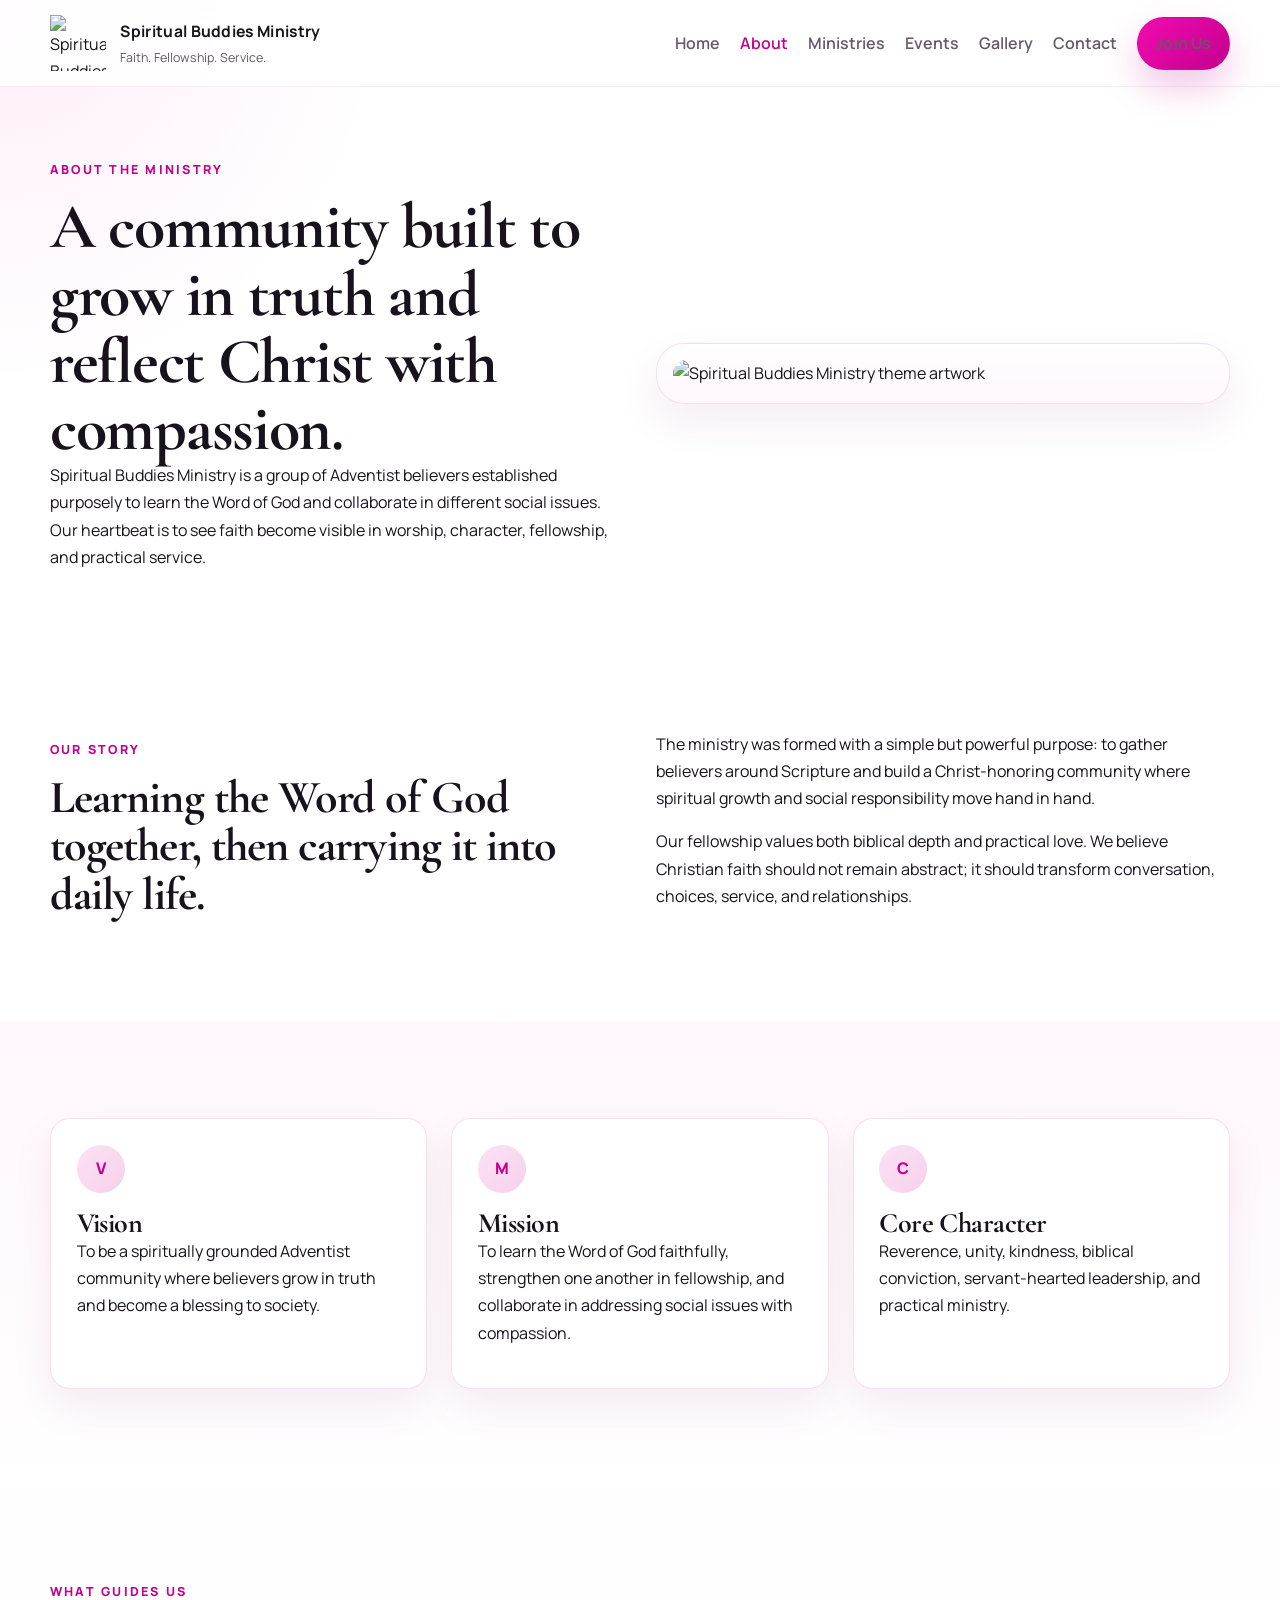
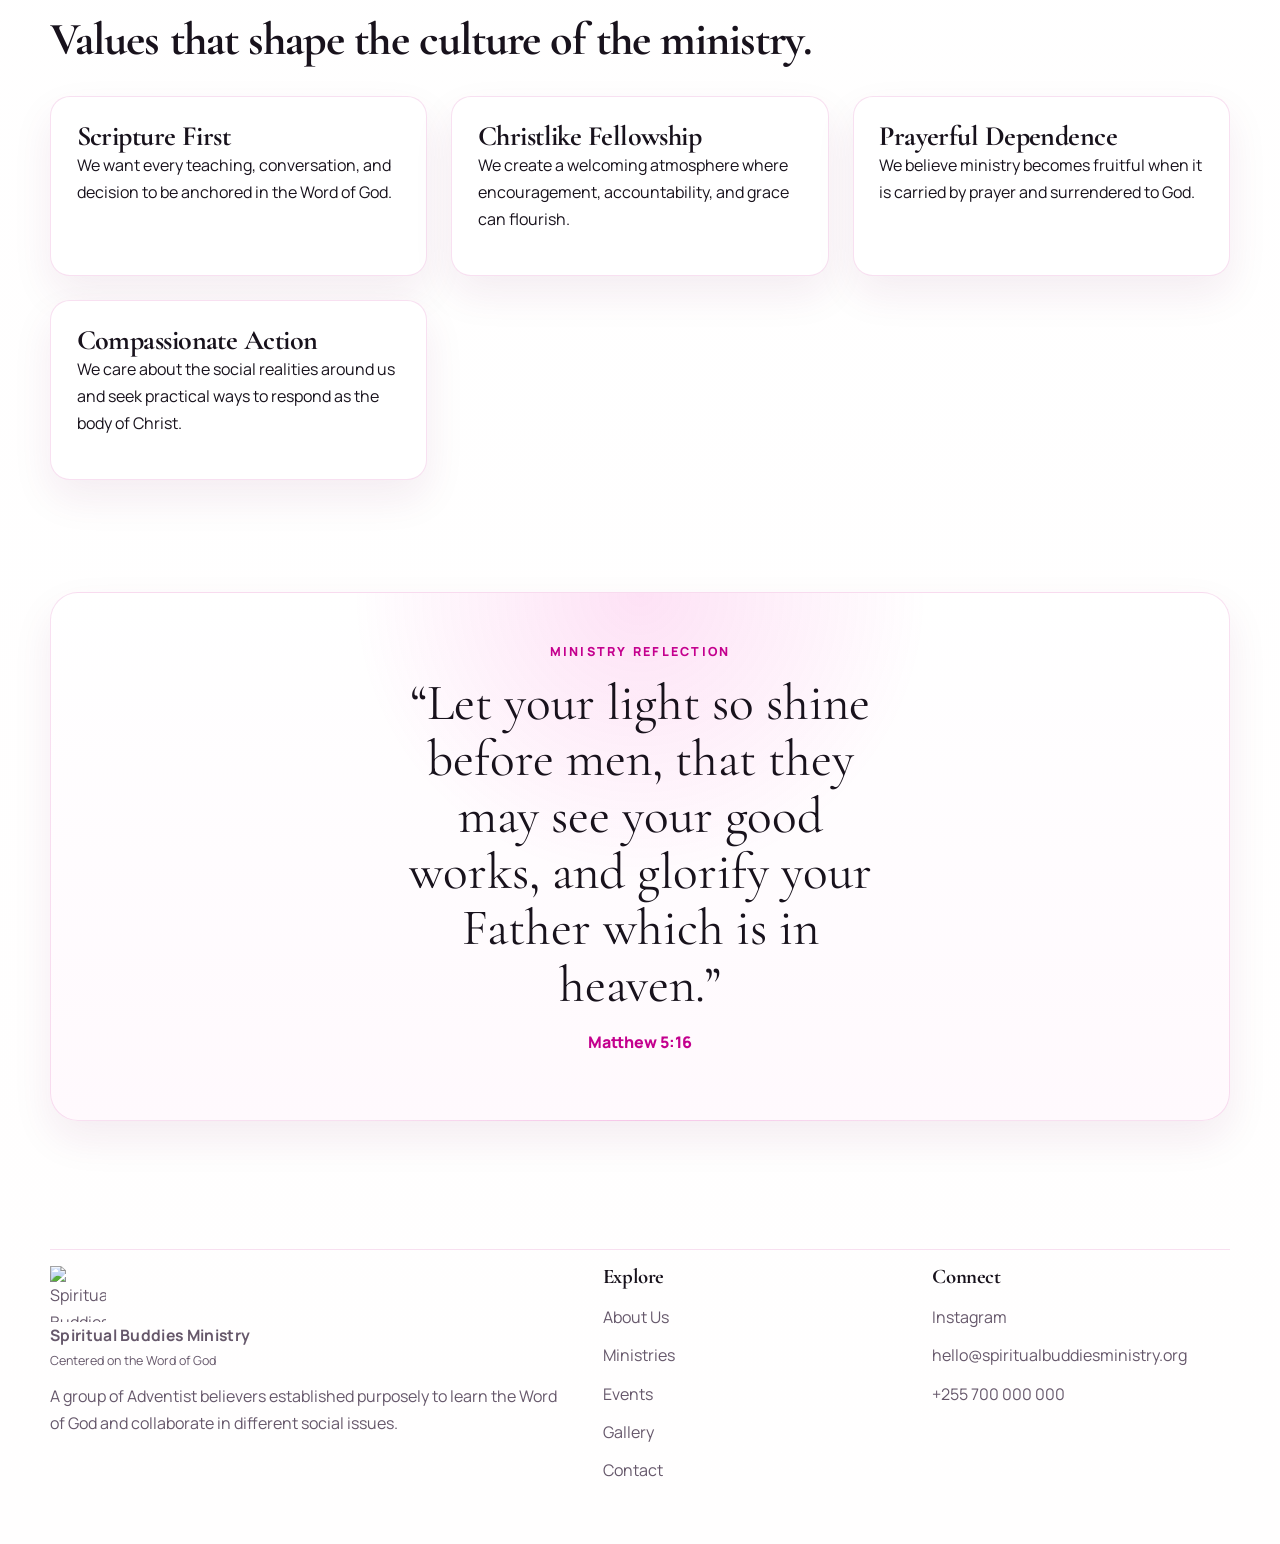
==== about.html @ 9ee42981 "uploading website files" ====
<!DOCTYPE html>
<html lang="en">
<head>
  <meta charset="UTF-8">
  <meta name="viewport" content="width=device-width, initial-scale=1.0">
  <meta name="description" content="Learn about Spiritual Buddies Ministry, its mission, values, and commitment to Scripture, fellowship, and service.">
  <title>About Us | Spiritual Buddies Ministry</title>
  <link rel="preconnect" href="https://fonts.googleapis.com">
  <link rel="preconnect" href="https://fonts.gstatic.com" crossorigin>
  <link href="https://fonts.googleapis.com/css2?family=Cormorant+Garamond:wght@500;600;700&family=Manrope:wght@400;500;600;700;800&display=swap" rel="stylesheet">
  <link rel="icon" type="image/svg+xml" href="assets/sbm-logo.svg">
  <link rel="stylesheet" href="styles.css">
</head>
<body>
  <div class="site-shell">
    <header class="site-header">
      <div class="container nav-row">
        <a class="brand" href="index.html" aria-label="Spiritual Buddies Ministry home">
          <img src="assets/sbm-logo.svg" alt="Spiritual Buddies Ministry logo">
          <span>
            <strong>Spiritual Buddies Ministry</strong>
            <small>Faith. Fellowship. Service.</small>
          </span>
        </a>

        <button class="nav-toggle" type="button" aria-expanded="false" aria-controls="site-nav">
          <span></span>
          <span></span>
          <span></span>
        </button>

        <nav class="site-nav" id="site-nav" aria-label="Main navigation">
          <a href="index.html">Home</a>
          <a class="active" href="about.html">About</a>
          <a href="ministries.html">Ministries</a>
          <a href="events.html">Events</a>
          <a href="gallery.html">Gallery</a>
          <a href="contact.html">Contact</a>
          <a class="button button-small" href="contact.html">Join Us</a>
        </nav>
      </div>
    </header>

    <main>
      <section class="page-hero">
        <div class="container page-hero-grid">
          <div>
            <p class="eyebrow">About The Ministry</p>
            <h1>A community built to grow in truth and reflect Christ with compassion.</h1>
            <p>Spiritual Buddies Ministry is a group of Adventist believers established purposely to learn the Word of God and collaborate in different social issues. Our heartbeat is to see faith become visible in worship, character, fellowship, and practical service.</p>
          </div>
          <div class="page-hero-card">
            <img src="assets/gallery-4.svg" alt="Spiritual Buddies Ministry theme artwork">
          </div>
        </div>
      </section>

      <section class="section">
        <div class="container split-grid">
          <div>
            <p class="section-tag">Our Story</p>
            <h2>Learning the Word of God together, then carrying it into daily life.</h2>
          </div>
          <div>
            <p>The ministry was formed with a simple but powerful purpose: to gather believers around Scripture and build a Christ-honoring community where spiritual growth and social responsibility move hand in hand.</p>
            <p>Our fellowship values both biblical depth and practical love. We believe Christian faith should not remain abstract; it should transform conversation, choices, service, and relationships.</p>
          </div>
        </div>
      </section>

      <section class="section section-tint">
        <div class="container card-grid">
          <article class="feature-card">
            <span class="card-icon">V</span>
            <h3>Vision</h3>
            <p>To be a spiritually grounded Adventist community where believers grow in truth and become a blessing to society.</p>
          </article>
          <article class="feature-card">
            <span class="card-icon">M</span>
            <h3>Mission</h3>
            <p>To learn the Word of God faithfully, strengthen one another in fellowship, and collaborate in addressing social issues with compassion.</p>
          </article>
          <article class="feature-card">
            <span class="card-icon">C</span>
            <h3>Core Character</h3>
            <p>Reverence, unity, kindness, biblical conviction, servant-hearted leadership, and practical ministry.</p>
          </article>
        </div>
      </section>

      <section class="section">
        <div class="container">
          <div class="section-heading">
            <div>
              <p class="section-tag">What Guides Us</p>
              <h2>Values that shape the culture of the ministry.</h2>
            </div>
          </div>

          <div class="value-grid">
            <article class="value-card">
              <h3>Scripture First</h3>
              <p>We want every teaching, conversation, and decision to be anchored in the Word of God.</p>
            </article>
            <article class="value-card">
              <h3>Christlike Fellowship</h3>
              <p>We create a welcoming atmosphere where encouragement, accountability, and grace can flourish.</p>
            </article>
            <article class="value-card">
              <h3>Prayerful Dependence</h3>
              <p>We believe ministry becomes fruitful when it is carried by prayer and surrendered to God.</p>
            </article>
            <article class="value-card">
              <h3>Compassionate Action</h3>
              <p>We care about the social realities around us and seek practical ways to respond as the body of Christ.</p>
            </article>
          </div>
        </div>
      </section>

      <section class="section scripture-section">
        <div class="container scripture-card">
          <p class="section-tag">Ministry Reflection</p>
          <blockquote>
            “Let your light so shine before men, that they may see your good works, and glorify your Father which is in heaven.”
          </blockquote>
          <p class="scripture-ref">Matthew 5:16</p>
        </div>
      </section>
    </main>

    <footer class="site-footer">
      <div class="container footer-grid">
        <div>
          <a class="brand footer-brand" href="index.html">
            <img src="assets/sbm-logo.svg" alt="Spiritual Buddies Ministry logo">
            <span>
              <strong>Spiritual Buddies Ministry</strong>
              <small>Centered on the Word of God</small>
            </span>
          </a>
          <p class="footer-copy">A group of Adventist believers established purposely to learn the Word of God and collaborate in different social issues.</p>
        </div>
        <div>
          <h3>Explore</h3>
          <a href="about.html">About Us</a>
          <a href="ministries.html">Ministries</a>
          <a href="events.html">Events</a>
          <a href="gallery.html">Gallery</a>
          <a href="contact.html">Contact</a>
        </div>
        <div>
          <h3>Connect</h3>
          <a href="https://www.instagram.com/spiritualbuddiesministry/" target="_blank" rel="noreferrer">Instagram</a>
          <a href="mailto:hello@spiritualbuddiesministry.org">hello@spiritualbuddiesministry.org</a>
          <a href="tel:+255700000000">+255 700 000 000</a>
        </div>
      </div>
    </footer>
  </div>

  <script src="script.js"></script>
</body>
</html>
---- styles.css ----
:root {
  --bg: #ffffff;
  --bg-soft: #fff4fb;
  --surface: #ffffff;
  --surface-strong: #fff0fa;
  --surface-border: rgba(196, 0, 142, 0.12);
  --text: #18121c;
  --muted: #66586b;
  --brand: #f20baf;
  --brand-deep: #c4008e;
  --brand-ink: #5b0f49;
  --shadow: 0 24px 60px rgba(101, 20, 80, 0.11);
  --shadow-soft: 0 18px 40px rgba(121, 22, 95, 0.08);
  --radius-lg: 28px;
  --radius-md: 20px;
  --radius-sm: 14px;
  --container: 1180px;
  --transition: 260ms ease;
}

* {
  box-sizing: border-box;
}

html {
  scroll-behavior: smooth;
}

body {
  margin: 0;
  font-family: "Manrope", sans-serif;
  color: var(--text);
  background:
    radial-gradient(circle at top left, rgba(242, 11, 175, 0.07), transparent 24rem),
    linear-gradient(180deg, #ffffff 0%, #fffefe 100%);
  line-height: 1.7;
}

img {
  display: block;
  max-width: 100%;
}

a {
  color: inherit;
  text-decoration: none;
}

button,
input,
textarea {
  font: inherit;
}

.site-shell {
  min-height: 100vh;
}

.container {
  width: min(calc(100% - 2rem), var(--container));
  margin: 0 auto;
}

.site-header {
  position: sticky;
  top: 0;
  z-index: 20;
  backdrop-filter: blur(18px);
  background: rgba(255, 255, 255, 0.88);
  border-bottom: 1px solid rgba(196, 0, 142, 0.08);
}

.nav-row {
  display: flex;
  align-items: center;
  justify-content: space-between;
  gap: 1rem;
  padding: 0.95rem 0;
}

.brand {
  display: inline-flex;
  align-items: center;
  gap: 0.9rem;
  min-width: 0;
}

.brand img {
  width: 56px;
  height: 56px;
  flex: 0 0 auto;
}

.brand span {
  display: grid;
  gap: 0.1rem;
}

.brand strong {
  font-size: 0.98rem;
  letter-spacing: 0.02em;
}

.brand small {
  color: var(--muted);
  font-size: 0.78rem;
}

.site-nav {
  display: flex;
  align-items: center;
  gap: 1.25rem;
}

.site-nav a {
  color: var(--muted);
  font-weight: 600;
  transition: color var(--transition);
}

.site-nav a:hover,
.site-nav a.active {
  color: var(--brand-deep);
}

.nav-toggle {
  display: none;
  background: transparent;
  border: 0;
  padding: 0.4rem;
  cursor: pointer;
}

.nav-toggle span {
  display: block;
  width: 28px;
  height: 2px;
  border-radius: 999px;
  background: var(--text);
}

.nav-toggle span + span {
  margin-top: 6px;
}

.button {
  display: inline-flex;
  align-items: center;
  justify-content: center;
  gap: 0.5rem;
  border: 1px solid transparent;
  border-radius: 999px;
  padding: 0.95rem 1.45rem;
  background: linear-gradient(135deg, var(--brand) 0%, var(--brand-deep) 100%);
  color: #fff;
  font-weight: 800;
  letter-spacing: 0.01em;
  box-shadow: 0 18px 36px rgba(196, 0, 142, 0.22);
  transition: transform var(--transition), box-shadow var(--transition), border-color var(--transition), color var(--transition);
}

.button:hover {
  transform: translateY(-2px);
  box-shadow: 0 22px 40px rgba(196, 0, 142, 0.25);
}

.button-small {
  padding: 0.75rem 1.1rem;
}

.button-ghost {
  background: rgba(255, 255, 255, 0.08);
  color: #fff;
  border-color: rgba(255, 255, 255, 0.24);
  box-shadow: none;
}

.page-hero .button-ghost,
.cta-section .button-ghost {
  background: transparent;
  color: var(--brand-deep);
  border-color: rgba(196, 0, 142, 0.25);
}

.hero {
  position: relative;
  min-height: 620px;
  height: 78vh;
  max-height: 840px;
  overflow: clip;
  background: #120511;
}

.hero-slide {
  position: absolute;
  inset: 0;
  opacity: 0;
  visibility: hidden;
  transition: opacity 900ms ease, visibility 900ms ease;
}

.hero-slide.is-active {
  opacity: 1;
  visibility: visible;
}

.hero-slide img {
  position: absolute;
  inset: 0;
  width: 100%;
  height: 100%;
  object-fit: cover;
}

.hero-overlay {
  position: absolute;
  inset: 0;
  background:
    linear-gradient(90deg, rgba(8, 2, 8, 0.78) 0%, rgba(28, 4, 22, 0.58) 40%, rgba(26, 3, 19, 0.3) 100%),
    linear-gradient(180deg, rgba(14, 1, 10, 0.1) 0%, rgba(14, 1, 10, 0.5) 100%);
}

.hero-content {
  position: relative;
  z-index: 1;
  display: grid;
  align-content: center;
  height: 100%;
  padding: 6rem 0 7rem;
  color: #fff;
  max-width: 760px;
}

.eyebrow,
.section-tag {
  margin: 0 0 0.8rem;
  text-transform: uppercase;
  letter-spacing: 0.18em;
  font-size: 0.78rem;
  font-weight: 800;
  color: var(--brand-deep);
}

.hero .eyebrow {
  color: rgba(255, 255, 255, 0.82);
}

h1,
h2,
h3 {
  margin: 0;
  font-family: "Cormorant Garamond", serif;
  line-height: 1.05;
  letter-spacing: -0.02em;
}

h1 {
  font-size: clamp(3rem, 5vw, 5.4rem);
}

h2 {
  font-size: clamp(2.2rem, 3.6vw, 3.4rem);
}

h3 {
  font-size: 1.75rem;
}

.hero-copy {
  max-width: 56ch;
  margin: 1.35rem 0 0;
  color: rgba(255, 255, 255, 0.9);
  font-size: 1.08rem;
}

.hero-actions,
.cta-actions {
  display: flex;
  flex-wrap: wrap;
  gap: 1rem;
  margin-top: 2rem;
}

.hero-controls {
  position: absolute;
  left: 50%;
  bottom: 2.2rem;
  transform: translateX(-50%);
  z-index: 2;
}

.hero-dots {
  display: inline-flex;
  align-items: center;
  gap: 0.75rem;
  padding: 0.7rem 1rem;
  border-radius: 999px;
  background: rgba(255, 255, 255, 0.12);
  border: 1px solid rgba(255, 255, 255, 0.14);
  backdrop-filter: blur(14px);
}

.hero-dot {
  width: 12px;
  height: 12px;
  padding: 0;
  border-radius: 50%;
  border: 0;
  background: rgba(255, 255, 255, 0.35);
  cursor: pointer;
  transition: transform var(--transition), background var(--transition);
}

.hero-dot.is-active {
  transform: scale(1.15);
  background: #fff;
}

.section {
  padding: 6rem 0;
}

.section-tint {
  background: linear-gradient(180deg, rgba(255, 244, 251, 0.75) 0%, rgba(255, 255, 255, 1) 100%);
}

.split-grid,
.page-hero-grid,
.contact-grid {
  display: grid;
  grid-template-columns: repeat(2, minmax(0, 1fr));
  gap: 2rem;
  align-items: center;
}

.page-hero {
  padding: 4.5rem 0 3rem;
}

.page-hero-card,
.scripture-card,
.cta-card,
.feature-card,
.ministry-card,
.event-card,
.preview-card,
.value-card,
.schedule-card,
.gallery-card,
.contact-card,
.form-panel,
.contact-panel {
  background: var(--surface);
  border: 1px solid var(--surface-border);
  box-shadow: var(--shadow-soft);
}

.page-hero-card,
.cta-card,
.scripture-card,
.form-panel,
.contact-panel {
  border-radius: var(--radius-lg);
}

.page-hero-card {
  padding: 1rem;
  background: linear-gradient(180deg, #fff 0%, #fff7fc 100%);
}

.page-hero-card img {
  width: 100%;
  border-radius: calc(var(--radius-lg) - 8px);
}

.card-grid,
.event-grid,
.preview-grid,
.value-grid {
  display: grid;
  grid-template-columns: repeat(3, minmax(0, 1fr));
  gap: 1.5rem;
}

.feature-card,
.event-card,
.preview-card,
.value-card,
.schedule-card,
.gallery-card,
.contact-card,
.ministry-card {
  border-radius: var(--radius-md);
  padding: 1.6rem;
}

.card-icon {
  display: inline-flex;
  align-items: center;
  justify-content: center;
  width: 3rem;
  height: 3rem;
  margin-bottom: 1rem;
  border-radius: 50%;
  background: linear-gradient(135deg, rgba(242, 11, 175, 0.12), rgba(196, 0, 142, 0.18));
  color: var(--brand-deep);
  font-weight: 800;
}

.section-heading {
  display: flex;
  align-items: end;
  justify-content: space-between;
  gap: 1rem;
  margin-bottom: 2rem;
}

.text-link {
  color: var(--brand-deep);
  font-weight: 800;
}

.scripture-section {
  padding-top: 1rem;
}

.scripture-card {
  padding: 3rem;
  text-align: center;
  background:
    radial-gradient(circle at top, rgba(242, 11, 175, 0.12), transparent 18rem),
    linear-gradient(180deg, #ffffff 0%, #fff9fd 100%);
}

.scripture-card blockquote {
  max-width: 20ch;
  margin: 0 auto;
  font-family: "Cormorant Garamond", serif;
  font-size: clamp(2rem, 4vw, 3.4rem);
  line-height: 1.1;
}

.scripture-ref {
  margin-top: 1rem;
  font-weight: 800;
  color: var(--brand-deep);
}

.ministry-grid {
  display: grid;
  grid-template-columns: repeat(2, minmax(0, 1fr));
  gap: 1.5rem;
}

.ministry-grid-large {
  grid-template-columns: repeat(3, minmax(0, 1fr));
}

.ministry-card {
  background:
    linear-gradient(180deg, rgba(255, 255, 255, 1), rgba(255, 246, 252, 1));
}

.ministry-card.detailed {
  min-height: 210px;
}

.event-card {
  min-height: 220px;
}

.event-card.featured {
  background:
    linear-gradient(145deg, rgba(242, 11, 175, 0.08), rgba(196, 0, 142, 0.12)),
    #ffffff;
}

.event-date {
  margin: 0 0 0.5rem;
  color: var(--brand-deep);
  font-size: 0.9rem;
  font-weight: 800;
  text-transform: uppercase;
  letter-spacing: 0.12em;
}

.preview-card,
.gallery-card {
  overflow: hidden;
  padding: 0;
}

.preview-card img,
.gallery-card img {
  aspect-ratio: 1 / 1;
  width: 100%;
  object-fit: cover;
}

.preview-card figcaption,
.gallery-card figcaption {
  padding: 1.15rem 1.2rem 1.35rem;
  font-weight: 700;
}

.cta-section {
  padding-top: 2rem;
}

.cta-card {
  display: flex;
  align-items: center;
  justify-content: space-between;
  gap: 2rem;
  padding: 2.2rem 2.4rem;
  background:
    linear-gradient(135deg, rgba(255, 245, 252, 1), rgba(255, 255, 255, 1));
}

.site-footer {
  padding: 2rem 0 3rem;
}

.footer-grid {
  display: grid;
  grid-template-columns: 1.4fr 0.8fr 0.8fr;
  gap: 2rem;
  padding-top: 1rem;
  border-top: 1px solid rgba(196, 0, 142, 0.12);
}

.footer-brand {
  margin-bottom: 1rem;
}

.footer-copy {
  max-width: 56ch;
  color: var(--muted);
}

.site-footer h3 {
  margin-bottom: 1rem;
  font-size: 1.3rem;
}

.site-footer a {
  display: block;
  margin-bottom: 0.7rem;
  color: var(--muted);
}

.timeline {
  display: grid;
  gap: 1rem;
}

.timeline-item {
  padding: 1.2rem 1.3rem;
  border-radius: var(--radius-md);
  border: 1px solid var(--surface-border);
  background: var(--surface);
}

.timeline-item strong {
  display: block;
  margin-bottom: 0.4rem;
  color: var(--brand-deep);
  font-size: 1.1rem;
}

.event-list,
.notes-list {
  display: grid;
  gap: 1rem;
}

.schedule-card {
  display: grid;
  grid-template-columns: 0.9fr 1.4fr;
  gap: 1.5rem;
  align-items: center;
}

.gallery-grid {
  display: grid;
  grid-template-columns: repeat(3, minmax(0, 1fr));
  gap: 1.5rem;
}

.contact-panel,
.form-panel {
  padding: 2rem;
}

.contact-form {
  display: grid;
  gap: 1rem;
}

.contact-form label {
  display: grid;
  gap: 0.5rem;
  font-weight: 700;
  color: var(--text);
}

.contact-form input,
.contact-form textarea {
  width: 100%;
  border: 1px solid rgba(196, 0, 142, 0.16);
  border-radius: 14px;
  padding: 0.95rem 1rem;
  background: #fff;
  color: var(--text);
  outline: none;
  transition: border-color var(--transition), box-shadow var(--transition);
}

.contact-form input:focus,
.contact-form textarea:focus {
  border-color: rgba(196, 0, 142, 0.42);
  box-shadow: 0 0 0 4px rgba(242, 11, 175, 0.08);
}

.form-note {
  min-height: 1.5rem;
  margin: 0;
  color: var(--brand-deep);
  font-weight: 700;
}

.notes-list p,
.contact-card a,
.contact-card h3,
.value-card p,
.feature-card p,
.ministry-card p,
.event-card p,
.schedule-card p,
.footer-copy,
.split-grid p,
.page-hero p {
  margin-top: 0;
}

@media (max-width: 980px) {
  .site-nav {
    position: absolute;
    top: calc(100% + 0.75rem);
    left: 1rem;
    right: 1rem;
    display: none;
    flex-direction: column;
    align-items: stretch;
    padding: 1rem;
    border-radius: 24px;
    background: rgba(255, 255, 255, 0.98);
    border: 1px solid rgba(196, 0, 142, 0.1);
    box-shadow: var(--shadow);
  }

  .site-nav.is-open {
    display: flex;
  }

  .nav-toggle {
    display: block;
  }

  .split-grid,
  .page-hero-grid,
  .contact-grid,
  .card-grid,
  .event-grid,
  .preview-grid,
  .value-grid,
  .footer-grid,
  .gallery-grid,
  .ministry-grid,
  .ministry-grid-large,
  .schedule-card,
  .cta-card {
    grid-template-columns: 1fr;
  }

  .section-heading {
    align-items: start;
    flex-direction: column;
  }

  .hero {
    min-height: 560px;
    height: 72vh;
  }

  .hero-content {
    padding-top: 5rem;
    padding-bottom: 6rem;
  }
}

@media (max-width: 640px) {
  .container {
    width: min(calc(100% - 1.25rem), var(--container));
  }

  .brand span small {
    display: none;
  }

  .hero {
    min-height: 500px;
    height: 68vh;
  }

  .hero-content {
    padding-top: 4.25rem;
    padding-bottom: 5.4rem;
  }

  .hero-copy {
    font-size: 1rem;
  }

  .hero-dots {
    gap: 0.5rem;
  }

  .section {
    padding: 4.5rem 0;
  }

  .scripture-card,
  .contact-panel,
  .form-panel,
  .cta-card {
    padding: 1.5rem;
  }
}

@media (prefers-reduced-motion: reduce) {
  html {
    scroll-behavior: auto;
  }

  *,
  *::before,
  *::after {
    animation-duration: 0.01ms !important;
    animation-iteration-count: 1 !important;
    transition-duration: 0.01ms !important;
  }
}
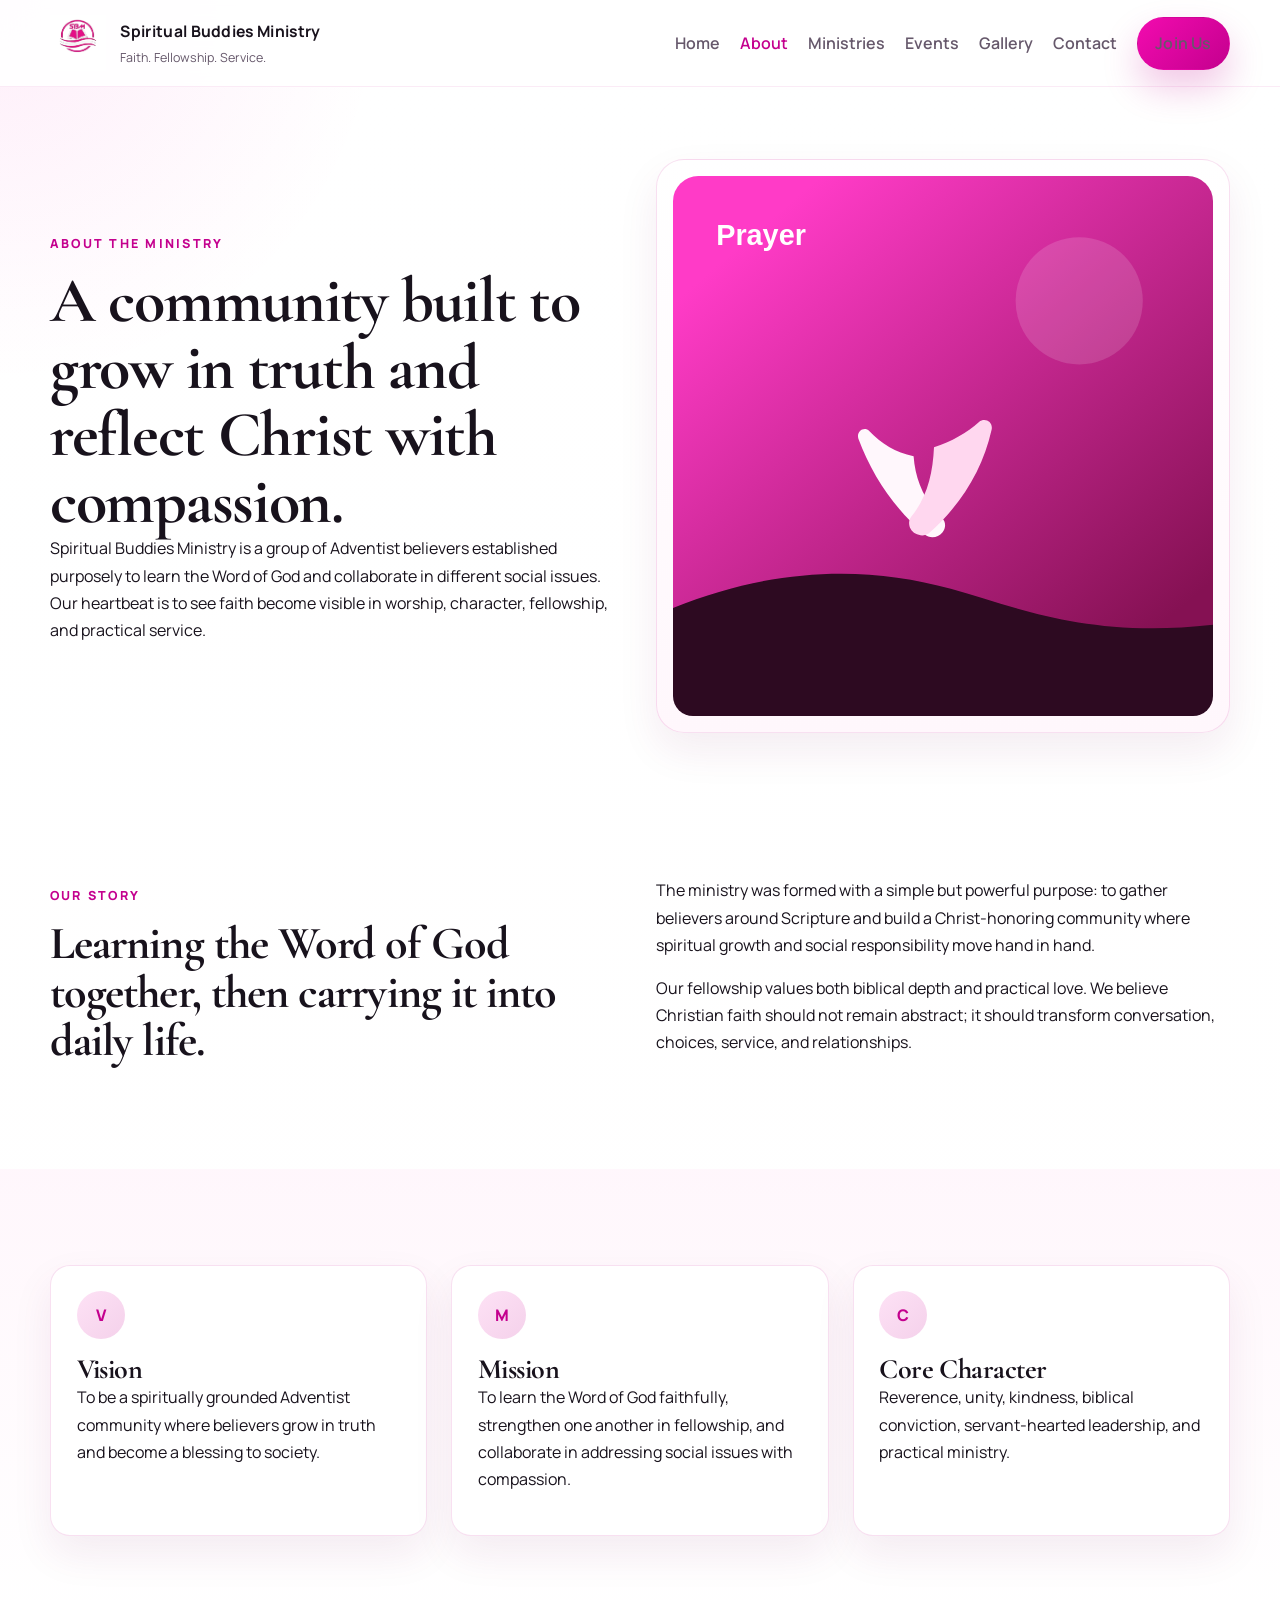
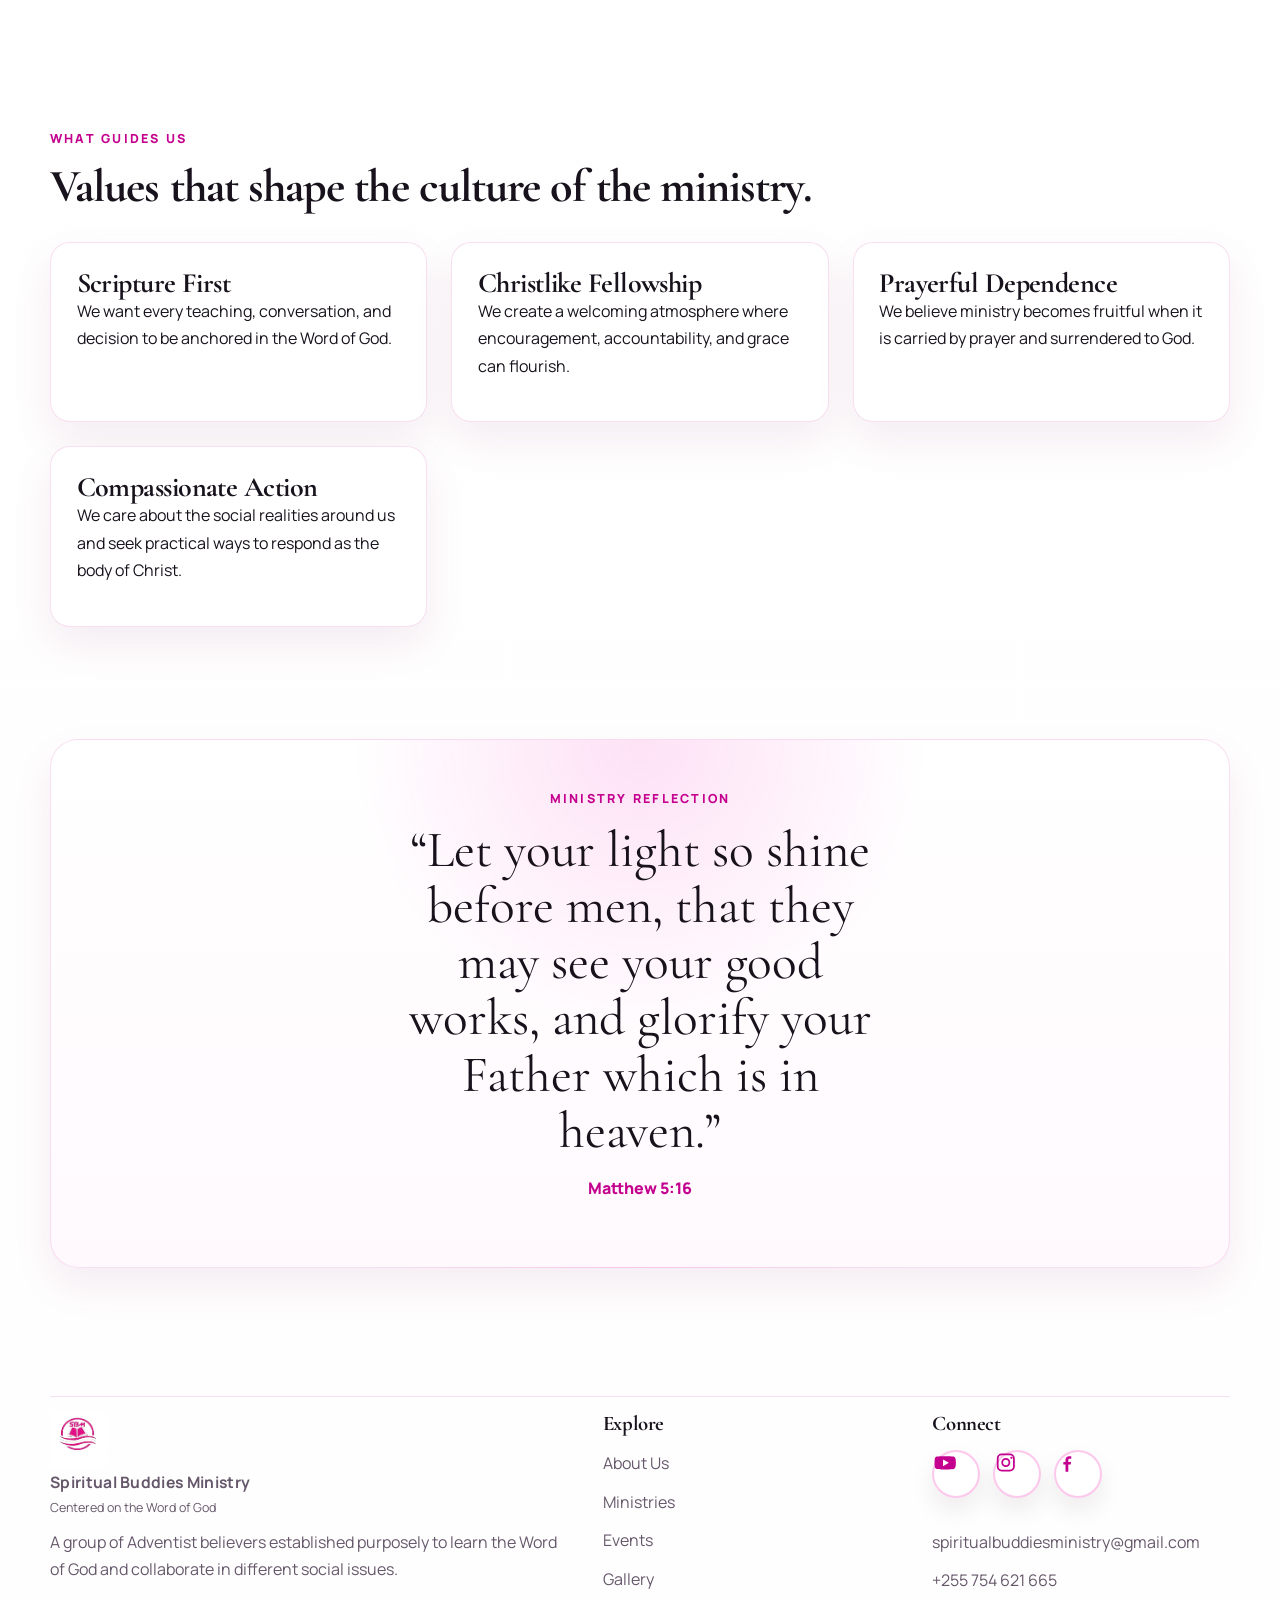
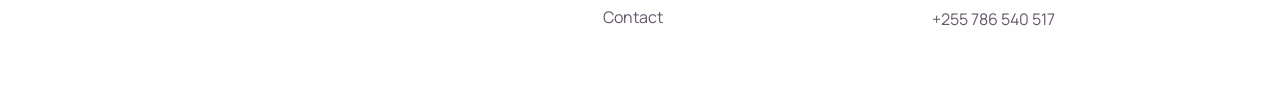
==== commit 4e8924b4: "feat add relevant info for social media" ====
--- a/about.html
+++ b/about.html
@@ -8,7 +8,7 @@
   <link rel="preconnect" href="https://fonts.googleapis.com">
   <link rel="preconnect" href="https://fonts.gstatic.com" crossorigin>
   <link href="https://fonts.googleapis.com/css2?family=Cormorant+Garamond:wght@500;600;700&family=Manrope:wght@400;500;600;700;800&display=swap" rel="stylesheet">
-  <link rel="icon" type="image/svg+xml" href="assets/sbm-logo.svg">
+  <link rel="icon" type="image/svg+xml" href="assets/sbm.png">
   <link rel="stylesheet" href="styles.css">
 </head>
 <body>
@@ -16,7 +16,7 @@
     <header class="site-header">
       <div class="container nav-row">
         <a class="brand" href="index.html" aria-label="Spiritual Buddies Ministry home">
-          <img src="assets/sbm-logo.svg" alt="Spiritual Buddies Ministry logo">
+          <img src="assets/sbm.png" alt="Spiritual Buddies Ministry logo">
           <span>
             <strong>Spiritual Buddies Ministry</strong>
             <small>Faith. Fellowship. Service.</small>
@@ -133,7 +133,7 @@
       <div class="container footer-grid">
         <div>
           <a class="brand footer-brand" href="index.html">
-            <img src="assets/sbm-logo.svg" alt="Spiritual Buddies Ministry logo">
+            <img src="assets/sbm.png" alt="Spiritual Buddies Ministry logo">
             <span>
               <strong>Spiritual Buddies Ministry</strong>
               <small>Centered on the Word of God</small>
@@ -151,9 +151,26 @@
         </div>
         <div>
           <h3>Connect</h3>
-          <a href="https://www.instagram.com/spiritualbuddiesministry/" target="_blank" rel="noreferrer">Instagram</a>
-          <a href="mailto:hello@spiritualbuddiesministry.org">hello@spiritualbuddiesministry.org</a>
-          <a href="tel:+255700000000">+255 700 000 000</a>
+          <div class="social-links" aria-label="Spiritual Buddies Ministry social media">
+            <a class="social-link social-link-youtube" href="https://www.youtube.com/@spiritualbuddiesministry" target="_blank" rel="noreferrer" aria-label="YouTube">
+              <svg viewBox="0 0 24 24" aria-hidden="true">
+                <path d="M23.5 7.2a3 3 0 0 0-2.1-2.1C19.6 4.6 12 4.6 12 4.6s-7.6 0-9.4.5A3 3 0 0 0 .5 7.2 31.8 31.8 0 0 0 0 12a31.8 31.8 0 0 0 .5 4.8 3 3 0 0 0 2.1 2.1c1.8.5 9.4.5 9.4.5s7.6 0 9.4-.5a3 3 0 0 0 2.1-2.1A31.8 31.8 0 0 0 24 12a31.8 31.8 0 0 0-.5-4.8ZM9.7 15.7V8.3l6.5 3.7-6.5 3.7Z"/>
+              </svg>
+            </a>
+            <a class="social-link social-link-instagram" href="https://www.instagram.com/spiritualbuddiesministry" target="_blank" rel="noreferrer" aria-label="Instagram">
+              <svg viewBox="0 0 24 24" aria-hidden="true">
+                <path d="M7.5 2h9A5.5 5.5 0 0 1 22 7.5v9a5.5 5.5 0 0 1-5.5 5.5h-9A5.5 5.5 0 0 1 2 16.5v-9A5.5 5.5 0 0 1 7.5 2Zm0 2A3.5 3.5 0 0 0 4 7.5v9A3.5 3.5 0 0 0 7.5 20h9a3.5 3.5 0 0 0 3.5-3.5v-9A3.5 3.5 0 0 0 16.5 4h-9Zm10.75 1.5a1.25 1.25 0 1 1 0 2.5 1.25 1.25 0 0 1 0-2.5ZM12 7a5 5 0 1 1 0 10 5 5 0 0 1 0-10Zm0 2a3 3 0 1 0 0 6 3 3 0 0 0 0-6Z"/>
+              </svg>
+            </a>
+            <a class="social-link social-link-facebook" href="https://www.facebook.com/spiritualbuddiesministry" target="_blank" rel="noreferrer" aria-label="Facebook">
+              <svg viewBox="0 0 24 24" aria-hidden="true">
+                <path d="M13.5 22v-8h2.7l.4-3h-3.1V9.1c0-.9.3-1.5 1.6-1.5h1.7V4.9c-.3 0-1.3-.1-2.4-.1-2.4 0-4 1.5-4 4.2V11H8v3h2.4v8h3.1Z"/>
+              </svg>
+            </a>
+          </div>
+          <a href="mailto:spiritualbuddiesministry@gmail.com">spiritualbuddiesministry@gmail.com</a>
+          <a href="tel:+255754621665">+255 754 621 665</a>
+          <a href="tel:+255786540517">+255 786 540 517</a>
         </div>
       </div>
     </footer>
--- a/styles.css
+++ b/styles.css
@@ -549,6 +549,86 @@
   color: var(--muted);
 }
 
+.social-links {
+  display: flex;
+  flex-wrap: wrap;
+  gap: 0.8rem;
+  margin-bottom: 1rem;
+}
+
+.social-link {
+  display: inline-flex;
+  align-items: center;
+  justify-content: center;
+  width: 3rem;
+  height: 3rem;
+  margin-bottom: 0;
+  border-radius: 50%;
+  color: var(--brand-deep);
+  background: #fff;
+  border: 2px solid rgba(242, 11, 175, 0.22);
+  box-shadow: 0 12px 24px rgba(24, 18, 28, 0.08);
+  transition:
+    transform var(--transition),
+    box-shadow var(--transition),
+    border-color var(--transition),
+    background var(--transition),
+    color var(--transition);
+}
+
+.social-link:hover,
+.social-link:focus-visible {
+  transform: translateY(-3px);
+  color: #fff;
+  background: linear-gradient(135deg, var(--brand) 0%, var(--brand-deep) 100%);
+  border-color: transparent;
+  box-shadow: 0 18px 30px rgba(196, 0, 142, 0.22);
+}
+
+.social-link svg {
+  width: 1.35rem;
+  height: 1.35rem;
+  display: block;
+  fill: currentColor;
+}
+
+.social-link-youtube svg {
+  transform: translateX(0.02rem);
+}
+
+.social-link-instagram svg {
+  transform: translateY(-0.02rem);
+}
+
+.social-link-facebook svg {
+  transform: translateX(0.01rem);
+}
+
+.social-link-youtube,
+.social-link-instagram,
+.social-link-facebook {
+  background: #fff;
+}
+
+.site-footer .social-links {
+  margin-bottom: 1.2rem;
+}
+
+.site-footer .social-link {
+  color: var(--brand-deep);
+  background: #fff;
+  border-color: rgba(242, 11, 175, 0.22);
+  box-shadow: 0 12px 24px rgba(24, 18, 28, 0.08);
+}
+
+.site-footer .social-link:hover,
+.site-footer .social-link:focus-visible {
+  color: #fff;
+  background: linear-gradient(135deg, var(--brand) 0%, var(--brand-deep) 100%);
+  border-color: transparent;
+  box-shadow: 0 18px 30px rgba(196, 0, 142, 0.22);
+}
+
 .timeline {
   display: grid;
   gap: 1rem;
@@ -595,6 +675,15 @@
 .contact-form {
   display: grid;
   gap: 1rem;
+}
+
+.contact-stack {
+  display: grid;
+  gap: 0.55rem;
+}
+
+.contact-card .social-links {
+  margin-bottom: 0;
 }
 
 .contact-form label {
